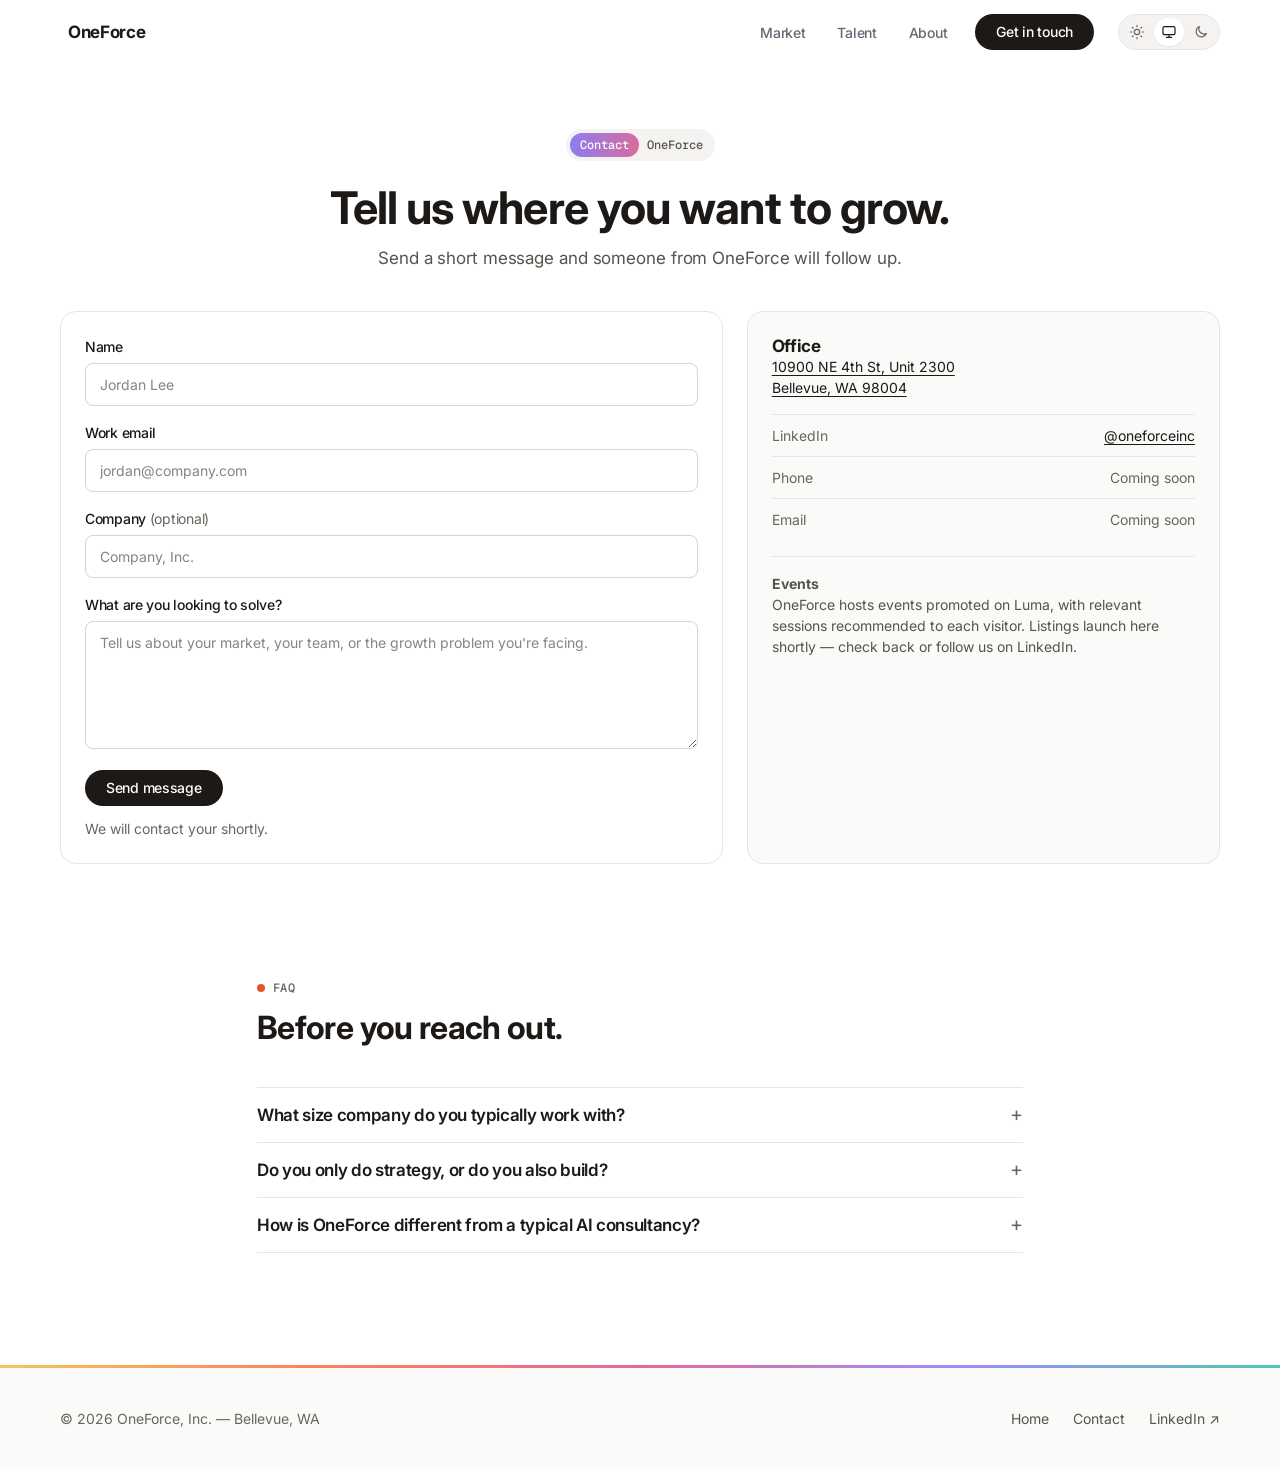
==== contact.html @ eb0e080e "Proof to About, logo option 6, card-weight image borders, mobile image crops Activity: ACT-00794  Co" ====
<!doctype html>
<html lang="en">
<head>
<meta charset="utf-8" />
<meta name="viewport" content="width=device-width, initial-scale=1" />
<title>Contact — OneForce</title>
<link rel="icon" type="image/svg+xml" href="favicon.svg" />
<meta name="description" content="OneForce deploys agentic AI to map your market's hidden opportunity, and the talent to capture it." />
<meta property="og:type" content="website" />
<meta property="og:title" content="Contact — OneForce" />
<meta property="og:description" content="OneForce deploys agentic AI to map your market's hidden opportunity, and the talent to capture it." />
<meta property="og:image" content="og-image.png" />
<meta name="twitter:card" content="summary_large_image" />
<link rel="preconnect" href="https://fonts.googleapis.com" />
<link rel="preconnect" href="https://fonts.gstatic.com" crossorigin />
<link href="https://fonts.googleapis.com/css2?family=Inter:wght@400;500;600;700&family=Geist+Mono:wght@500&display=swap" rel="stylesheet" />
<link rel="stylesheet" href="styles.css" />
<script>(function(){try{var m=localStorage.getItem('of-theme');if(m==='light'||m==='dark')document.documentElement.setAttribute('data-theme',m)}catch(e){}})()</script>
<meta name="color-scheme" content="light dark" />
<meta name="theme-color" content="#FFFFFF" media="(prefers-color-scheme: light)" />
<meta name="theme-color" content="#18324B" media="(prefers-color-scheme: dark)" />
</head>
<body>
<a class="skip" href="#main">Skip to content</a>
<header class="nav"><div class="wrap">
  <a class="brand" href="index.html"><svg class="mark" aria-hidden="true" xmlns="http://www.w3.org/2000/svg" viewBox="0 0 540 540"><defs><linearGradient id="bg" x1="0" y1="0" x2="1" y2="0"><stop offset="0" stop-color="#8E7CF0"/><stop offset="1" stop-color="#D96C9E"/></linearGradient><linearGradient id="bgv" x1="0" y1="1" x2="0" y2="0"><stop offset="0" stop-color="#D96C9E"/><stop offset="1" stop-color="#8E7CF0"/></linearGradient></defs><circle cx="270" cy="270" r="190" fill="none" stroke="url(#bg)" stroke-opacity=".3" stroke-width="34"/><circle cx="270.0" cy="80.0" r="13.5" fill="#F4C45E" fill-opacity="1"/><circle cx="309.5" cy="84.2" r="12.5" fill="#F0805F" fill-opacity="1"/><circle cx="347.3" cy="96.4" r="12.1" fill="#D96C9E" fill-opacity="1"/><circle cx="381.7" cy="116.3" r="12.1" fill="#8E7CF0" fill-opacity="1"/><circle cx="411.2" cy="142.9" r="12.5" fill="#4FC7B0" fill-opacity="1"/><circle cx="434.5" cy="175.0" r="13.5" fill="#F4C45E" fill-opacity="1"/><circle cx="450.7" cy="211.3" r="14.8" fill="#F0805F" fill-opacity="1"/><circle cx="459.0" cy="250.1" r="16.5" fill="#D96C9E" fill-opacity="1"/><circle cx="459.0" cy="289.9" r="18.5" fill="#8E7CF0" fill-opacity="1"/><circle cx="450.7" cy="328.7" r="20.7" fill="#4FC7B0" fill-opacity="1"/><circle cx="434.5" cy="365.0" r="23.0" fill="#F4C45E" fill-opacity="1"/><circle cx="411.2" cy="397.1" r="25.3" fill="#F0805F" fill-opacity="1"/><circle cx="381.7" cy="423.7" r="27.5" fill="#D96C9E" fill-opacity="1"/><circle cx="347.3" cy="443.6" r="29.5" fill="#8E7CF0" fill-opacity="1"/><circle cx="309.5" cy="455.8" r="31.2" fill="#4FC7B0" fill-opacity="1"/><circle cx="270.0" cy="460.0" r="32.5" fill="#F4C45E" fill-opacity="1"/><circle cx="230.5" cy="455.8" r="33.5" fill="#F0805F" fill-opacity="1"/><circle cx="192.7" cy="443.6" r="33.9" fill="#D96C9E" fill-opacity="1"/><circle cx="158.3" cy="423.7" r="33.9" fill="#8E7CF0" fill-opacity="1"/><circle cx="128.8" cy="397.1" r="33.5" fill="#4FC7B0" fill-opacity="1"/><circle cx="105.5" cy="365.0" r="32.5" fill="#F4C45E" fill-opacity="1"/><circle cx="89.3" cy="328.7" r="31.2" fill="#F0805F" fill-opacity="1"/><circle cx="81.0" cy="289.9" r="29.5" fill="#D96C9E" fill-opacity="1"/><circle cx="81.0" cy="250.1" r="27.5" fill="#8E7CF0" fill-opacity="1"/><circle cx="89.3" cy="211.3" r="25.3" fill="#4FC7B0" fill-opacity="1"/><circle cx="105.5" cy="175.0" r="23.0" fill="#F4C45E" fill-opacity="1"/><circle cx="128.8" cy="142.9" r="20.7" fill="#F0805F" fill-opacity="1"/><circle cx="158.3" cy="116.3" r="18.5" fill="#D96C9E" fill-opacity="1"/><circle cx="192.7" cy="96.4" r="16.5" fill="#8E7CF0" fill-opacity="1"/><circle cx="230.5" cy="84.2" r="14.8" fill="#4FC7B0" fill-opacity="1"/><circle cx="425.6" cy="161.0" r="46.0" fill="#F4C45E" fill-opacity="1"/></svg>OneForce</a>
  <a href="index.html#intelligence" class="l">Market</a>
  <a href="index.html#talent" class="l">Talent</a>
  <a href="index.html#about" class="l">About</a>
  <a href="contact.html" class="btn btn-dark" aria-current="page">Get in touch</a>
<div class="theme" role="group" aria-label="Colour theme">
    <button type="button" data-mode="light" aria-pressed="false" aria-label="Light theme" title="Light"><svg viewBox="0 0 24 24" aria-hidden="true"><circle cx="12" cy="12" r="4"/><path d="M12 2v2M12 20v2M4.9 4.9l1.4 1.4M17.7 17.7l1.4 1.4M2 12h2M20 12h2M4.9 19.1l1.4-1.4M17.7 6.3l1.4-1.4"/></svg></button>
    <button type="button" data-mode="system" aria-pressed="false" aria-label="System theme" title="System"><svg viewBox="0 0 24 24" aria-hidden="true"><rect x="3" y="4" width="18" height="12" rx="2"/><path d="M8 20h8M12 16v4"/></svg></button>
    <button type="button" data-mode="dark" aria-pressed="false" aria-label="Dark theme" title="Dark"><svg viewBox="0 0 24 24" aria-hidden="true"><path d="M20 14.5A8 8 0 0 1 9.5 4a8 8 0 1 0 10.5 10.5z"/></svg></button>
  </div>
<button type="button" class="menu-btn" id="menu-btn" aria-expanded="false" aria-controls="mnav" aria-label="Menu"><svg viewBox="0 0 24 24" aria-hidden="true"><path d="M4 7h16M4 12h16M4 17h16"/></svg></button>
</div>
<nav class="mnav" id="mnav" aria-label="Sections">
  <a href="index.html#intelligence" class="l">Market</a>
  <a href="index.html#talent" class="l">Talent</a>
  <a href="index.html#about" class="l">About</a>
  <a href="contact.html" class="l">Contact</a>
  <div class="theme" role="group" aria-label="Colour theme">
    <button type="button" data-mode="light" aria-pressed="false" aria-label="Light theme" title="Light"><svg viewBox="0 0 24 24" aria-hidden="true"><circle cx="12" cy="12" r="4"/><path d="M12 2v2M12 20v2M4.9 4.9l1.4 1.4M17.7 17.7l1.4 1.4M2 12h2M20 12h2M4.9 19.1l1.4-1.4M17.7 6.3l1.4-1.4"/></svg></button>
    <button type="button" data-mode="system" aria-pressed="false" aria-label="System theme" title="System"><svg viewBox="0 0 24 24" aria-hidden="true"><rect x="3" y="4" width="18" height="12" rx="2"/><path d="M8 20h8M12 16v4"/></svg></button>
    <button type="button" data-mode="dark" aria-pressed="false" aria-label="Dark theme" title="Dark"><svg viewBox="0 0 24 24" aria-hidden="true"><path d="M20 14.5A8 8 0 0 1 9.5 4a8 8 0 1 0 10.5 10.5z"/></svg></button>
  </div>
</nav></header>
<main id="main">
<section class="page-hero wrap" data-od-id="hero">
  <span class="eyebrow"><b>Contact</b>OneForce</span>
  <h1>Tell us where you want to grow.</h1>
  <p class="lede">Send a short message and someone from OneForce will follow up.</p>
</section>

<section class="wrap" data-od-id="contact-main">
  <div class="contact-grid">
    <div class="panel">
      <form id="contact-form" novalidate>
        <div class="form-field">
          <label for="f-name">Name</label>
          <input type="text" id="f-name" name="name" enterkeyhint="next" placeholder="Jordan Lee" autocomplete="name" />
          <p class="form-error">Please enter your name.</p>
        </div>
        <div class="form-field">
          <label for="f-email">Work email</label>
          <input type="email" id="f-email" name="email" inputmode="email" autocapitalize="off" spellcheck="false" enterkeyhint="next" placeholder="jordan@company.com" autocomplete="email" />
          <p class="form-error">Please enter a valid email address.</p>
        </div>
        <div class="form-field">
          <label for="f-company">Company <span>(optional)</span></label>
          <input type="text" id="f-company" name="company" placeholder="Company, Inc." autocomplete="organization" />
        </div>
        <div class="form-field">
          <label for="f-message">What are you looking to solve?</label>
          <textarea id="f-message" name="message" placeholder="Tell us about your market, your team, or the growth problem you're facing."></textarea>
          <p class="form-error">Tell us a little more — a sentence or two is enough.</p>
        </div>
        <button type="submit" class="btn btn-dark">Send message</button>
        <p class="form-note">We will contact your shortly.</p>
        <div class="form-status" id="form-status" role="status"></div>
      </form>
    </div>

    <aside class="panel soft info">
      <h2 style="font-size:17px;line-height:20px;letter-spacing:-.34px">Office</h2>
      <p style="margin-bottom:16px"><a href="https://www.google.com/maps/search/?api=1&amp;query=10900+NE+4th+St+Bellevue+WA+98004" target="_blank" rel="noopener">10900 NE 4th St, Unit 2300<br />Bellevue, WA 98004</a></p>
      <div class="row"><span class="k">LinkedIn</span><a href="https://www.linkedin.com/company/oneforceinc/" target="_blank" rel="noopener">@oneforceinc</a></div>
      <div class="row"><span class="k">Phone</span><span class="k">Coming soon</span></div>
      <div class="row"><span class="k">Email</span><span class="k">Coming soon</span></div>
      <div class="note"><strong>Events</strong><br />OneForce hosts events promoted on Luma, with relevant sessions recommended to each visitor. Listings launch here shortly — check back or follow us on LinkedIn.</div>
    </aside>
  </div>
</section>

<section class="band wrap narrow" data-od-id="faq">
  <span class="tag">FAQ</span>
  <h2 style="margin-top:12px">Before you reach out.</h2>
  <div class="faq">
    <details><summary>What size company do you typically work with?</summary>
      <p>Most engagements are with mid-market and enterprise companies in roughly the $100M–$1B revenue range — often technology services businesses, though we work across industries with companies that are technology-literate and ready to adopt agentic AI.</p></details>
    <details><summary>Do you only do strategy, or do you also build?</summary>
      <p>Both. We prioritize an AI-adoption roadmap by impact and ROI, then can drive the transformation ourselves and build custom solutions where warranted.</p></details>
    <details><summary>How is OneForce different from a typical AI consultancy?</summary>
      <p>We combine transformation-level business dialogue with deep technical roots — the team has enterprise IT-deployment and product-engineering backgrounds from companies like Apple, Microsoft, HP, Intel, and Amazon, plus serial-entrepreneurship experience scaling startups past $100M in revenue.</p></details>
  </div>
</section>
<div style="height:112px"></div>
</main>
<footer class="foot"><div class="wrap">
  <span>© 2026 OneForce, Inc. — Bellevue, WA</span>
  <nav aria-label="Footer"><a href="index.html">Home</a><a href="contact.html">Contact</a><a href="https://www.linkedin.com/company/oneforceinc/" target="_blank" rel="noopener">LinkedIn ↗</a></nav>
</div></footer>
<script>
(function(){
  var root=document.documentElement,btns=document.querySelectorAll('.theme button');
  function cur(){try{var m=localStorage.getItem('of-theme');return m==='light'||m==='dark'?m:'system'}catch(e){return 'system'}}
  function paint(m){btns.forEach(function(b){b.setAttribute('aria-pressed',String(b.dataset.mode===m))})}
  function set(m){
    if(m==='system')root.removeAttribute('data-theme');else root.setAttribute('data-theme',m);
    try{if(m==='system')localStorage.removeItem('of-theme');else localStorage.setItem('of-theme',m)}catch(e){}
    paint(m);
  }
  btns.forEach(function(b){b.addEventListener('click',function(){set(b.dataset.mode)})});
  paint(cur());
})();
</script>
<script>
(function () {
  // ---------- contact form ----------
  // Deployed as a Google Apps Script Web App bound to the intake Sheet —
  // it appends a row and emails the notify address in one doPost(). See
  // the Code.gs shared alongside this file for the exact script.
  var SHEET_ENDPOINT = 'https://script.google.com/macros/s/AKfycbzWoucciRr1GAkGWt4qey-22a7hxx4Ns76UbYdkIoBStPXYkrtLNIcgG5QmvM5SS-G2/exec';

  var form = document.getElementById('contact-form');
  if (!form) return;
  var status = document.getElementById('form-status');
  var submitBtn = form.querySelector('button[type="submit"]');
  var submitLabel = submitBtn ? submitBtn.textContent : 'Send message';

  function setInvalid(field, invalid) {
    field.closest('.form-field').classList.toggle('invalid', invalid);
  }

  form.addEventListener('submit', function (e) {
    e.preventDefault();
    var name = form.querySelector('#f-name');
    var email = form.querySelector('#f-email');
    var company = form.querySelector('#f-company');
    var message = form.querySelector('#f-message');
    var emailOk = /^[^\s@]+@[^\s@]+\.[^\s@]+$/.test(email.value.trim());
    var nameOk = name.value.trim().length > 1;
    var messageOk = message.value.trim().length > 8;

    setInvalid(name, !nameOk);
    setInvalid(email, !emailOk);
    setInvalid(message, !messageOk);

    if (!nameOk || !emailOk || !messageOk) {
      status.textContent = 'Please fill in your name, a valid email, and a short message.';
      status.className = 'form-status show';
      return;
    }

    var payload = new FormData();
    payload.append('name', name.value.trim());
    payload.append('email', email.value.trim());
    payload.append('company', company.value.trim());
    payload.append('message', message.value.trim());
    payload.append('page', location.href);
    payload.append('submittedAt', new Date().toISOString());

    if (submitBtn) { submitBtn.disabled = true; submitBtn.textContent = 'Sending…'; }

    // mode: 'no-cors' — Apps Script Web Apps don't return CORS headers, so
    // the response is opaque. That's fine: the script has already appended
    // the row and sent the email server-side by the time fetch resolves.
    // A network-level failure (offline, wrong URL, script not deployed)
    // still rejects the promise and falls into .catch below.
    fetch(SHEET_ENDPOINT, { method: 'POST', mode: 'no-cors', body: payload })
      .then(function () {
        form.reset();
        status.textContent = 'Thanks — your message is on its way. We typically reply within one business day.';
        status.className = 'form-status show ok';
      })
      .catch(function () {
        status.textContent = 'Something went wrong sending your message — please email us directly or reach out via LinkedIn.';
        status.className = 'form-status show';
      })
      .then(function () {
        if (submitBtn) { submitBtn.disabled = false; submitBtn.textContent = submitLabel; }
      });
  });
})();
</script>
<script>
(function(){var b=document.getElementById('menu-btn'),n=document.getElementById('mnav');if(!b||!n)return;
  function t(o){n.classList.toggle('open',o);b.setAttribute('aria-expanded',String(o))}
  b.addEventListener('click',function(){t(!n.classList.contains('open'))});
  n.addEventListener('click',function(e){if(e.target.closest('a'))t(false)});
  document.addEventListener('keydown',function(e){if(e.key==='Escape')t(false)});
})();
</script>
</body>
</html>
---- styles.css ----
/* OneForce website design 2 - the GitBook look end to end (DSG-00009 v2 measurements + v1 palette),
   carrying the current OneForce copy. Light, dark and system themes (the reference has no dark theme; the dark palette is ours).
   States and motion are additions, not measurements. */
:root{
  color-scheme:light;
  --ink:#1C1917; --ink-2:#57534D; --muted:#6B645E; --page:#FFFFFF; --soft:#FAFAF9; --soft-2:#F4F3F2; --pill:#EFEEED;
  --line:#E7E5E4; --accent:#001FEA; --accent-ink:#0018B8;
  --f-sans:'Inter',-apple-system,BlinkMacSystemFont,'Segoe UI',system-ui,sans-serif;
  --f-mono:'Geist Mono',ui-monospace,'SF Mono',Menlo,monospace;
  --s4:4px;--s6:6px;--s8:8px;--s10:10px;--s12:12px;--s14:14px;--s16:16px;--s20:20px;--s24:24px;--s40:40px;--s64:64px;--s112:112px;
  --r-tiny:4px;--r-small:8px;--r-card:16px;--r-input:99px;--r-pill:999px;
  --container:1160px;--narrow:766px;--wide:1345px;--gutter:20px;--gap:112px;
  --nav-bg:rgba(255,255,255,.88);--chip:#fff;--btn-dark-hover:#3b3532;--btn-light-hover:#E4E2E0;--card-hover:#D6D3D1;--input-line:#D6D3D1;--input-line-hover:#A8A29E;--placeholder:#8A837D;--on-ink:#fff;--shadow:rgba(28,25,23,.06);--focus-ring:rgba(28,25,23,.14);--glow-a:rgba(0,31,234,.16);--glow-b:rgba(0,31,234,.09);--glow-c:rgba(28,25,23,.05);--glow-d:rgba(0,31,234,.12);--err:#C9403B;--err-bg:#FEF3F2;--ok:#05603A;--ok-bg:#ECFDF3;--logo-filter:none;--nav-link:#656973;
  --t:200ms;--ease:cubic-bezier(.2,0,0,1);
}
@media (prefers-color-scheme:dark){:root:not([data-theme=light]){
  color-scheme:dark;
  --ink:#F5F4F2; --ink-2:#B8C7D6; --muted:#8FA3B7; --page:#18324B; --soft:#21425F; --soft-2:#2A4E6E; --pill:#2F5578;
  --line:#2C4A68; --accent:#001FEA; --accent-ink:#8FA2FF;
  --nav-bg:rgba(24,50,75,.88);--chip:#21425F;--btn-dark-hover:#FFFFFF;--btn-light-hover:#35312E;--card-hover:#4A4541;--input-line:#4A4541;--input-line-hover:#6B645E;--placeholder:#8A837D;--on-ink:#18324B;--shadow:rgba(0,0,0,.45);--focus-ring:rgba(245,244,242,.25);--glow-a:rgba(0,31,234,.22);--glow-b:rgba(0,31,234,.12);--glow-c:rgba(245,244,242,.05);--glow-d:rgba(0,31,234,.16);--err:#F97066;--err-bg:#3A1B18;--ok:#47CD89;--ok-bg:#12261C;--logo-filter:invert(1) brightness(.92);--nav-link:#A8A29E;
}}
:root[data-theme=dark]{
  color-scheme:dark;
  --ink:#F5F4F2; --ink-2:#B8C7D6; --muted:#8FA3B7; --page:#18324B; --soft:#21425F; --soft-2:#2A4E6E; --pill:#2F5578;
  --line:#2C4A68; --accent:#001FEA; --accent-ink:#8FA2FF;
  --nav-bg:rgba(24,50,75,.88);--chip:#21425F;--btn-dark-hover:#FFFFFF;--btn-light-hover:#35312E;--card-hover:#4A4541;--input-line:#4A4541;--input-line-hover:#6B645E;--placeholder:#8A837D;--on-ink:#18324B;--shadow:rgba(0,0,0,.45);--focus-ring:rgba(245,244,242,.25);--glow-a:rgba(0,31,234,.22);--glow-b:rgba(0,31,234,.12);--glow-c:rgba(245,244,242,.05);--glow-d:rgba(0,31,234,.16);--err:#F97066;--err-bg:#3A1B18;--ok:#47CD89;--ok-bg:#12261C;--logo-filter:invert(1) brightness(.92);--nav-link:#A8A29E;
}
*{box-sizing:border-box}
html{scroll-behavior:smooth}
body{margin:0;background:var(--page);color:var(--ink);font-family:var(--f-sans);font-size:14px;line-height:21px;-webkit-font-smoothing:antialiased;overflow-x:hidden}
img{max-width:100%;display:block}
a{color:inherit}
h1,h2,h3,h4,h5{margin:0;font-weight:700;color:var(--ink)}
h1{font-size:29px;line-height:1;letter-spacing:-.58px}
h2{font-size:26px;line-height:1.2;letter-spacing:-.52px}
h3{font-size:17px;line-height:20.4px;letter-spacing:-.34px}
p{margin:0}
.lede{font-size:17px;line-height:25px;color:var(--ink-2);letter-spacing:-.1px}
.skip{position:fixed;left:16px;top:-80px;z-index:400;padding:12px 20px;border-radius:var(--r-pill);background:var(--ink);color:var(--on-ink);font-weight:500;text-decoration:none;transition:top 120ms var(--ease)}
.skip:focus{top:16px}
:focus-visible{outline:2px solid var(--ink);outline-offset:3px;border-radius:var(--r-small)}
.wrap{width:100%;max-width:calc(var(--container) + 2*var(--gutter));margin:0 auto;padding:0 var(--gutter)}
.narrow{max-width:calc(var(--narrow) + 2*var(--gutter))}
.band{padding-top:var(--gap)}
.center{text-align:center}

/* theme switch: light / dark / system */
.theme{flex:none;display:inline-flex;gap:2px;padding:3px;border-radius:var(--r-pill);background:var(--soft-2);border:1px solid var(--line)}
.theme button{all:unset;box-sizing:border-box;width:30px;height:28px;border-radius:var(--r-pill);display:grid;place-items:center;cursor:pointer;color:var(--muted);transition:background var(--t) var(--ease),color var(--t) var(--ease)}
.theme button:hover{color:var(--ink)}
.theme button[aria-pressed=true]{background:var(--page);color:var(--ink);box-shadow:0 1px 2px var(--shadow)}
.theme button:focus-visible{outline:2px solid var(--ink);outline-offset:2px}
.theme svg{width:16px;height:16px;fill:none;stroke:currentColor;stroke-width:1.8;stroke-linecap:round;stroke-linejoin:round}

/* top nav */
.nav{position:sticky;top:0;z-index:100;background:var(--nav-bg);backdrop-filter:saturate(1.4) blur(12px);border-bottom:1px solid transparent}
.nav .wrap{display:flex;align-items:center;gap:var(--s24);height:64px}
.brand{font-weight:700;font-size:17px;letter-spacing:-.34px;text-decoration:none;margin-right:auto;display:flex;align-items:center;gap:var(--s8)}
.brand i{width:20px;height:20px;background:url("data:image/svg+xml,%3Csvg xmlns='http://www.w3.org/2000/svg' viewBox='30 35 475 475'%3E%3ClinearGradient id='g' x1='0' y1='0' x2='1' y2='0'%3E%3Cstop offset='0' stop-color='%238E7CF0'/%3E%3Cstop offset='1' stop-color='%23D96C9E'/%3E%3C/linearGradient%3E%3Cpath fill='url(%23g)' d='M35 235 L486 44 Q502 38 502 56 L502 458 L35 503 Z'/%3E%3C/svg%3E") center/contain no-repeat;display:inline-block}
.nav a.l{color:var(--nav-link);font-weight:500;letter-spacing:-.28px;text-decoration:none;padding:8px 4px;display:none;transition:color var(--t) var(--ease)}
.nav a.l:hover{color:var(--ink)}
.nav a.l[aria-current=page]{color:var(--ink)}

/* buttons: pill, 14/500 */
.btn{display:inline-flex;align-items:center;justify-content:center;gap:var(--s8);padding:var(--s10) var(--s20);border-radius:var(--r-pill);font:500 14px/14px var(--f-sans);letter-spacing:-.28px;text-decoration:none;border:1px solid transparent;cursor:pointer;transition:background var(--t) var(--ease),transform 120ms var(--ease)}
.btn:active{transform:translateY(1px)}
.btn-dark{background:var(--ink);color:var(--on-ink)}
.btn-dark:hover{background:var(--btn-dark-hover)}
.btn-light{background:var(--pill);color:var(--ink)}
.btn-light:hover{background:var(--btn-light-hover)}
.btn[disabled]{opacity:.6;cursor:default}

/* eyebrow badge */
.eyebrow{display:inline-flex;align-items:center;gap:var(--s8);padding:var(--s4) var(--s12) var(--s4) var(--s4);border-radius:var(--r-pill);background:var(--soft-2);font:500 12px/16px var(--f-mono);color:var(--ink-2);letter-spacing:0}
.eyebrow b{background:var(--accent);color:#fff;border-radius:var(--r-pill);padding:var(--s4) var(--s10);font-weight:500}
.tag{font:500 12px/16px var(--f-mono);color:var(--muted);text-transform:uppercase;letter-spacing:.04em}

/* hero */
.hero{position:relative;padding-top:var(--s64);text-align:center;isolation:isolate}
.hero::before{content:"";position:absolute;top:0;left:50%;width:100vw;transform:translateX(-50%);height:640px;z-index:-1;background:
 radial-gradient(520px 320px at 18% 20%,var(--glow-a),transparent 70%),
 radial-gradient(520px 340px at 84% 10%,var(--glow-b),transparent 70%),
 radial-gradient(700px 300px at 50% 0,var(--glow-c),transparent 70%)}
.hero h1{margin:var(--s24) auto var(--s20);max-width:700px}
.hero .lede{max-width:560px;margin:0 auto}
.actions{display:flex;gap:var(--s12);justify-content:center;flex-wrap:wrap;margin-top:var(--s24)}

/* logo strip (integration strip) */
.strip{border:1px solid var(--line);border-radius:var(--r-card);background:var(--soft);padding:var(--s24) var(--s24) var(--s40);text-align:center}
.strip p.tag{margin-bottom:var(--s24)}
.logos{display:flex;flex-wrap:wrap;justify-content:center;gap:var(--s12)}
.logo-chip{background:var(--chip);border:1px solid var(--line);border-radius:var(--r-small);height:64px;width:calc(50% - 6px);display:flex;align-items:center;justify-content:center}
.logo-item{display:flex;align-items:center;justify-content:center;gap:10px;height:64px;width:calc(50% - 6px);font-weight:600;font-size:19px;color:var(--ink,inherit)}
.band .strip:has(.logo-item){border:0;background:transparent;padding-top:var(--s16);padding-bottom:var(--s16)}
.logo-item svg{height:28px;width:28px;flex:none}
.logo-chip img{height:26px;width:auto;max-width:96px;opacity:.9;filter:var(--logo-filter)}

/* quote */
.quote h2{font-size:26px;line-height:1.2}
.quote h2 em{font-style:normal;color:var(--ink-2)}
.quote .tag{display:block;margin-bottom:var(--s20)}

/* feature split */
.split{display:grid;gap:var(--s40);align-items:center}
.split h2{margin:var(--s12) 0 var(--s16)}
.split ul{list-style:none;margin:var(--s20) 0 0;padding:0;display:grid;gap:var(--s10)}
.split li{display:flex;gap:var(--s10);color:var(--ink)}
.split li::before{content:"";flex:none;width:6px;height:6px;margin-top:8px;border-radius:99px;background:var(--accent)}
.frame{border-radius:var(--r-card);overflow:hidden;background:#0b0d12;border:1px solid var(--line)}
.frame img{width:100%;height:auto}

/* cards */
.cards{display:grid;gap:var(--s16);margin-top:var(--s40)}
.card{border:1px solid var(--line);border-radius:var(--r-card);background:var(--page);padding:var(--s24);display:flex;flex-direction:column;gap:var(--s12);transition:border-color var(--t) var(--ease),box-shadow var(--t) var(--ease),transform var(--t) var(--ease)}
.card:hover{border-color:var(--card-hover);box-shadow:0 8px 24px var(--shadow);transform:translateY(-2px)}
.card .ico{width:36px;height:36px;border-radius:var(--r-small);background:var(--soft-2);display:grid;place-items:center;font:500 13px/1 var(--f-mono);color:var(--ink)}
.card p{color:var(--ink-2)}
.card .tag{margin-top:auto;padding-top:var(--s12)}

/* stats */
.stats{display:grid;gap:var(--s24);margin-top:var(--s40)}
.stat{border-top:1px solid var(--ink);padding-top:var(--s16)}
.stat .n{font-size:45px;line-height:45px;letter-spacing:-.9px;font-weight:700}
.stat p{margin-top:var(--s10);color:var(--ink-2)}

/* wide quote band (leadership) */
.wideband{max-width:calc(var(--wide) + 2*var(--gutter));margin:var(--gap) auto 0;padding:0 var(--gutter)}
.leader{background:var(--soft);border:1px solid var(--line);border-radius:var(--r-card);padding:var(--s40) var(--s24);display:grid;gap:var(--s24)}
.leader p.big{font-size:20px;line-height:26px;letter-spacing:-.4px;font-weight:600;color:var(--ink)}
.leader .logos{justify-content:flex-start;margin-top:var(--s8)}

/* closing */
.closing{position:relative;text-align:center;isolation:isolate;padding:var(--s112) 0 var(--s64);margin-top:var(--gap);background:var(--soft)}
.closing::before{content:"";position:absolute;inset:0;z-index:-1;background:radial-gradient(600px 260px at 50% 0,var(--glow-d),transparent 70%)}
.closing h2{max-width:560px;margin:var(--s20) auto var(--s12)}
.contact-row{display:flex;gap:var(--s24);justify-content:center;flex-wrap:wrap;margin-top:var(--s40);color:var(--ink-2)}
.contact-row a{font-weight:500;text-decoration:underline;text-underline-offset:3px}

/* footer */
.foot{background:var(--soft);border-top:1px solid var(--line);padding:var(--s40) 0;color:var(--muted)}
.foot .wrap{display:flex;flex-wrap:wrap;gap:var(--s16) var(--s40);justify-content:space-between}
.foot a{text-decoration:none;color:var(--ink-2)}
.foot a:hover{color:var(--ink)}
.foot nav{display:flex;gap:var(--s24)}

/* reveal (addition) */
.rv{opacity:0;transform:translateY(12px);transition:opacity 400ms var(--ease),transform 400ms var(--ease)}
.rv.in{opacity:1;transform:none}

/* contact page */
.page-hero{padding-top:var(--s64);text-align:center}
.page-hero h1{margin:var(--s24) auto var(--s16);max-width:640px}
.contact-grid{display:grid;gap:var(--s24);margin-top:var(--s40)}
.panel{border:1px solid var(--line);border-radius:var(--r-card);background:var(--page);padding:var(--s24)}
.panel.soft{background:var(--soft)}
.form-field{margin-bottom:var(--s16)}
.form-field label{display:block;font-weight:500;letter-spacing:-.28px;margin-bottom:var(--s6)}
.form-field label span{color:var(--muted);font-weight:400}
input,textarea{width:100%;font:400 14px/21px var(--f-sans);color:var(--ink);background:var(--page);border:1px solid var(--input-line);border-radius:var(--r-small);padding:var(--s10) var(--s14);transition:border-color var(--t) var(--ease),box-shadow var(--t) var(--ease)}
textarea{min-height:128px;resize:vertical}
input::placeholder,textarea::placeholder{color:var(--placeholder)}
input:hover,textarea:hover{border-color:var(--input-line-hover)}
input:focus-visible,textarea:focus-visible{outline:none;border-color:var(--ink);box-shadow:0 0 0 3px var(--focus-ring)}
.form-error{display:none;color:var(--err);font-size:13px;margin-top:var(--s6)}
.form-field.invalid input,.form-field.invalid textarea{border-color:var(--err)}
.form-field.invalid .form-error{display:block}
.form-note{margin-top:var(--s12);color:var(--muted)}
.form-status{display:none;margin-top:var(--s12);padding:var(--s12) var(--s14);border-radius:var(--r-small);background:var(--err-bg);color:var(--err)}
.form-status.show{display:block}
.form-status.ok{background:var(--ok-bg);color:var(--ok)}
.info h3{margin-bottom:var(--s10)}
.info .row{display:flex;justify-content:space-between;gap:var(--s16);padding:var(--s10) 0;border-top:1px solid var(--line)}
.info .k{color:var(--muted)}
.info .note{margin-top:var(--s16);padding-top:var(--s16);border-top:1px solid var(--line);color:var(--ink-2)}
.info a{text-decoration:underline;text-underline-offset:3px}
.faq{margin-top:var(--s40);border-top:1px solid var(--line)}
details{border-bottom:1px solid var(--line);padding:var(--s16) 0}
summary{cursor:pointer;font-weight:600;font-size:17px;line-height:22px;letter-spacing:-.34px;list-style:none;display:flex;justify-content:space-between;gap:var(--s16)}
summary::-webkit-details-marker{display:none}
summary::after{content:"+";font-weight:400;font-size:20px;line-height:20px;color:var(--muted)}
details[open] summary::after{content:"–"}
details p{margin-top:var(--s10);color:var(--ink-2)}

/* >= 810 tablet */
@media (min-width:810px){
  :root{--gutter:40px}
  h1{font-size:45px;letter-spacing:-.9px}
  h2{font-size:32px;line-height:38.4px;letter-spacing:-.64px}
  .quote h2{font-size:32px}
  .nav a.l{display:inline-block}
  .hero{padding-top:112px}
  .logo-chip,.logo-item{width:calc(33.333% - 8px)}
  .split{grid-template-columns:1fr 1fr;gap:64px}
  .split.rev .copy{order:2}
  .cards{grid-template-columns:repeat(3,1fr)}
  .stats{grid-template-columns:repeat(3,1fr)}
  .leader{padding:var(--s64) var(--s64)}
  .contact-grid{grid-template-columns:1.4fr 1fr}
}
@media (min-width:1200px){ .logo-chip,.logo-item{width:calc(16.666% - 10px)} .leader .logos{gap:var(--s12)} }
@media (min-width:1600px){ :root{--container:1240px} }
@media (prefers-reduced-motion:reduce){ html{scroll-behavior:auto} .rv{opacity:1;transform:none;transition:none} .card,.btn{transition:none} .card:hover{transform:none} }

/* hero background: drawn dot field carried over from design-4 (animation only) */
#field{position:absolute;top:0;left:50%;transform:translateX(-50%);width:100vw;height:100%;z-index:-1;pointer-events:none}
.hero{overflow:visible}
.hero>*:not(#field){position:relative}

/* hero tall enough for the whole ring, centred around the text */
.hero{min-height:600px;display:flex;flex-direction:column;align-items:center;justify-content:center;padding-top:var(--s64);padding-bottom:var(--s64)}
.hero .actions{justify-content:center}
@media (max-width:700px){.hero{min-height:620px}}
.leader .strip{margin-top:var(--s24);padding-left:0;padding-right:0}

/* design-7: the colours of the hero ring carried through the page.
   gold, coral, violet, pink, teal = the five bands of the ring. Light and dark each get a tuned set (text-safe on white, bright on navy). */
:root{--c1:#B7791F;--c2:#E2552F;--c3:#6B4FE0;--c4:#C93E7C;--c5:#0E8F78;
  --c1-bg:rgba(244,196,94,.28);--c2-bg:rgba(255,127,92,.20);--c3-bg:rgba(157,140,255,.22);--c4-bg:rgba(232,104,154,.18);--c5-bg:rgba(79,199,176,.22);
  --c1-f:#F4C45E;--c2-f:#FF7F5C;--c3-f:#9D8CFF;--c4-f:#E8689A;--c5-f:#4FC7B0}
@media (prefers-color-scheme:dark){:root:not([data-theme=light]){--c1:#F4C45E;--c2:#FF7F5C;--c3:#B3A6FF;--c4:#F08AB3;--c5:#4FC7B0;
  --c1-bg:rgba(244,196,94,.18);--c2-bg:rgba(255,127,92,.18);--c3-bg:rgba(157,140,255,.22);--c4-bg:rgba(232,104,154,.18);--c5-bg:rgba(79,199,176,.18)}}
:root[data-theme=dark]{--c1:#F4C45E;--c2:#FF7F5C;--c3:#B3A6FF;--c4:#F08AB3;--c5:#4FC7B0;
  --c1-bg:rgba(244,196,94,.18);--c2-bg:rgba(255,127,92,.18);--c3-bg:rgba(157,140,255,.22);--c4-bg:rgba(232,104,154,.18);--c5-bg:rgba(79,199,176,.18)}

/* hero: glows in ring colours, a ring-colour rule under the headline word block */
.hero::before{background:
 radial-gradient(520px 320px at 16% 22%,var(--c3-bg),transparent 70%),
 radial-gradient(480px 320px at 86% 14%,var(--c2-bg),transparent 70%),
 radial-gradient(520px 300px at 70% 90%,var(--c5-bg),transparent 70%),
 radial-gradient(420px 260px at 30% 95%,var(--c1-bg),transparent 70%)}
.eyebrow b{background:linear-gradient(90deg,#8E7CF0,#D96C9E)}
.btn-dark{background:var(--ink)}
.hero .btn-light{box-shadow:inset 0 0 0 1.5px var(--c3)}

/* section tags: one ring colour each, with a small dot */
.tag{display:inline-flex;align-items:center;gap:8px}
.tag::before{content:"";width:8px;height:8px;border-radius:99px;background:var(--tc,var(--c3))}
main>section:nth-of-type(2) .tag{--tc:var(--c1)}
main>section:nth-of-type(3) .tag{--tc:var(--c2)}
main>section:nth-of-type(4) .tag{--tc:var(--c3)}
main>section:nth-of-type(5) .tag{--tc:var(--c4)}
main>section:nth-of-type(6) .tag{--tc:var(--c5)}
.card .tag,.leader .tag#lead-h{--tc:inherit}
.card .tag::before{display:none}
.quote h2 em{background:linear-gradient(90deg,var(--c2),var(--c4),var(--c3));-webkit-background-clip:text;background-clip:text;color:transparent}

/* cards: icon chip + top edge + tag in each colour */
.cards .card{border-top:3px solid var(--cc)}
.cards .card:nth-child(1){--cc:var(--c1)}.cards .card:nth-child(2){--cc:var(--c2)}.cards .card:nth-child(3){--cc:var(--c5)}
.cards .card:nth-child(1) .ico{background:var(--c1-bg)}.cards .card:nth-child(2) .ico{background:var(--c2-bg)}.cards .card:nth-child(3) .ico{background:var(--c5-bg)}
.cards .card .ico{color:var(--cc)}
.cards .card .tag{color:var(--cc)}

/* feature lists and frames */
.split.rev li::before{background:var(--c4)}
.split:not(.rev) li::before{background:var(--c5)}

/* stats: each figure in a ring colour */
.stat:nth-child(1){--sc:var(--c1)}.stat:nth-child(2){--sc:var(--c2)}.stat:nth-child(3){--sc:var(--c5)}
.stat{border-top:3px solid var(--sc)}
.stat .n{color:var(--sc)}

/* leadership and closing */
.leader{border-top:3px solid var(--c3);background:linear-gradient(180deg,var(--c3-bg),transparent 55%),var(--soft)}
.closing::before{background:
 radial-gradient(520px 240px at 25% 0,var(--c1-bg),transparent 70%),
 radial-gradient(520px 240px at 50% 0,var(--c4-bg),transparent 70%),
 radial-gradient(520px 240px at 75% 0,var(--c5-bg),transparent 70%)}
.foot{border-top:3px solid transparent;border-image:linear-gradient(90deg,var(--c1-f),var(--c2-f),var(--c4-f),var(--c3-f),var(--c5-f)) 1}
.brand i{filter:none}
.quote .tag{display:inline-flex;margin-bottom:var(--s20)}

/* design-7: red C9403B (UT02) as the error/alert red; logo mark carries the ring colours */

/* design-7 mobile: items 1-5 and 7 of the mobile recommendation */
.menu-btn,.mnav{display:none}
.menu-btn{all:unset;box-sizing:border-box;width:44px;height:44px;border-radius:var(--r-pill);place-items:center;cursor:pointer;color:var(--ink);background:var(--soft-2);border:1px solid var(--line)}
@media (min-width:810px){.menu-btn,.mnav{display:none}}
.menu-btn svg{width:20px;height:20px;fill:none;stroke:currentColor;stroke-width:1.8;stroke-linecap:round}
.menu-btn:focus-visible{outline:2px solid var(--ink);outline-offset:2px}
.hero .eyebrow{flex-wrap:wrap;max-width:100%;justify-content:center}
.hero{max-width:100%}
.foot{padding-bottom:calc(var(--s40) + env(safe-area-inset-bottom))}
@media (max-width:809px){
  body{font-size:16px;line-height:24px}
  input,textarea{font-size:16px}
  .nav .wrap{gap:var(--s12)}
  .nav .wrap>.theme{display:none}
  .menu-btn{display:grid}
  .mnav{display:none;border-top:1px solid var(--line);background:var(--page);padding:var(--s8) var(--gutter) var(--s16)}
  .mnav.open{display:block}
  .mnav a.l{display:flex;align-items:center;min-height:48px;padding:0 4px;border-bottom:1px solid var(--line);font-weight:500;text-decoration:none;color:var(--ink)}
  .mnav .theme{margin-top:var(--s16)}
  .mnav .theme button{width:44px;height:44px}
  .btn{min-height:44px;padding:var(--s14) var(--s20)}
  .hero .actions{flex-direction:column;align-items:stretch;width:100%}
  .foot a{display:inline-flex;align-items:center;min-height:44px}
  .foot nav{flex-wrap:wrap;gap:var(--s4) var(--s24)}
  summary{min-height:44px;align-items:center}
  .contact-row a{display:inline-flex;align-items:center;min-height:44px}
}
@media (hover:none){.card:hover{transform:none;box-shadow:none;border-color:var(--line)}}
form .btn[type=submit]{scroll-margin-bottom:120px}

/* hero glow: from under the nav band, full width, at least the viewport height below the nav, fading into the next section */
.hero::before{height:calc(100vh - 64px + 200px);height:calc(100svh - 64px + 200px);min-height:640px;
 -webkit-mask-image:linear-gradient(#000 0,#000 calc(100% - 260px),transparent 100%);mask-image:linear-gradient(#000 0,#000 calc(100% - 260px),transparent 100%);
 background:
 radial-gradient(60% 45% at 14% 24%,var(--c3-bg),transparent 72%),
 radial-gradient(55% 42% at 88% 16%,var(--c2-bg),transparent 72%),
 radial-gradient(60% 40% at 72% 78%,var(--c5-bg),transparent 72%),
 radial-gradient(55% 38% at 24% 84%,var(--c1-bg),transparent 72%),
 radial-gradient(70% 35% at 50% 0,var(--c4-bg),transparent 72%)}
/* mobile: the ring gets its own band above the text; it may run off the sides but never sits behind text or buttons */
@media (max-width:700px){
  .hero{min-height:0;justify-content:flex-start;padding-top:300px;padding-bottom:var(--s48,48px)}
  #field{top:0;height:290px}
  .hero .actions{margin-top:var(--s32,32px)}
}

/* market intelligence: one image per theme */
.mi-frame{background:#fff}.mi-frame .mi-dark{display:none}
:root[data-theme=dark] .mi-frame{background:#18324B}:root[data-theme=dark] .mi-frame .mi-light{display:none}:root[data-theme=dark] .mi-frame .mi-dark{display:block}
@media (prefers-color-scheme:dark){:root:not([data-theme=light]) .mi-frame{background:#18324B}:root:not([data-theme=light]) .mi-frame .mi-light{display:none}:root:not([data-theme=light]) .mi-frame .mi-dark{display:block}}

.frame picture{display:block}.frame img{display:block;max-width:100%}
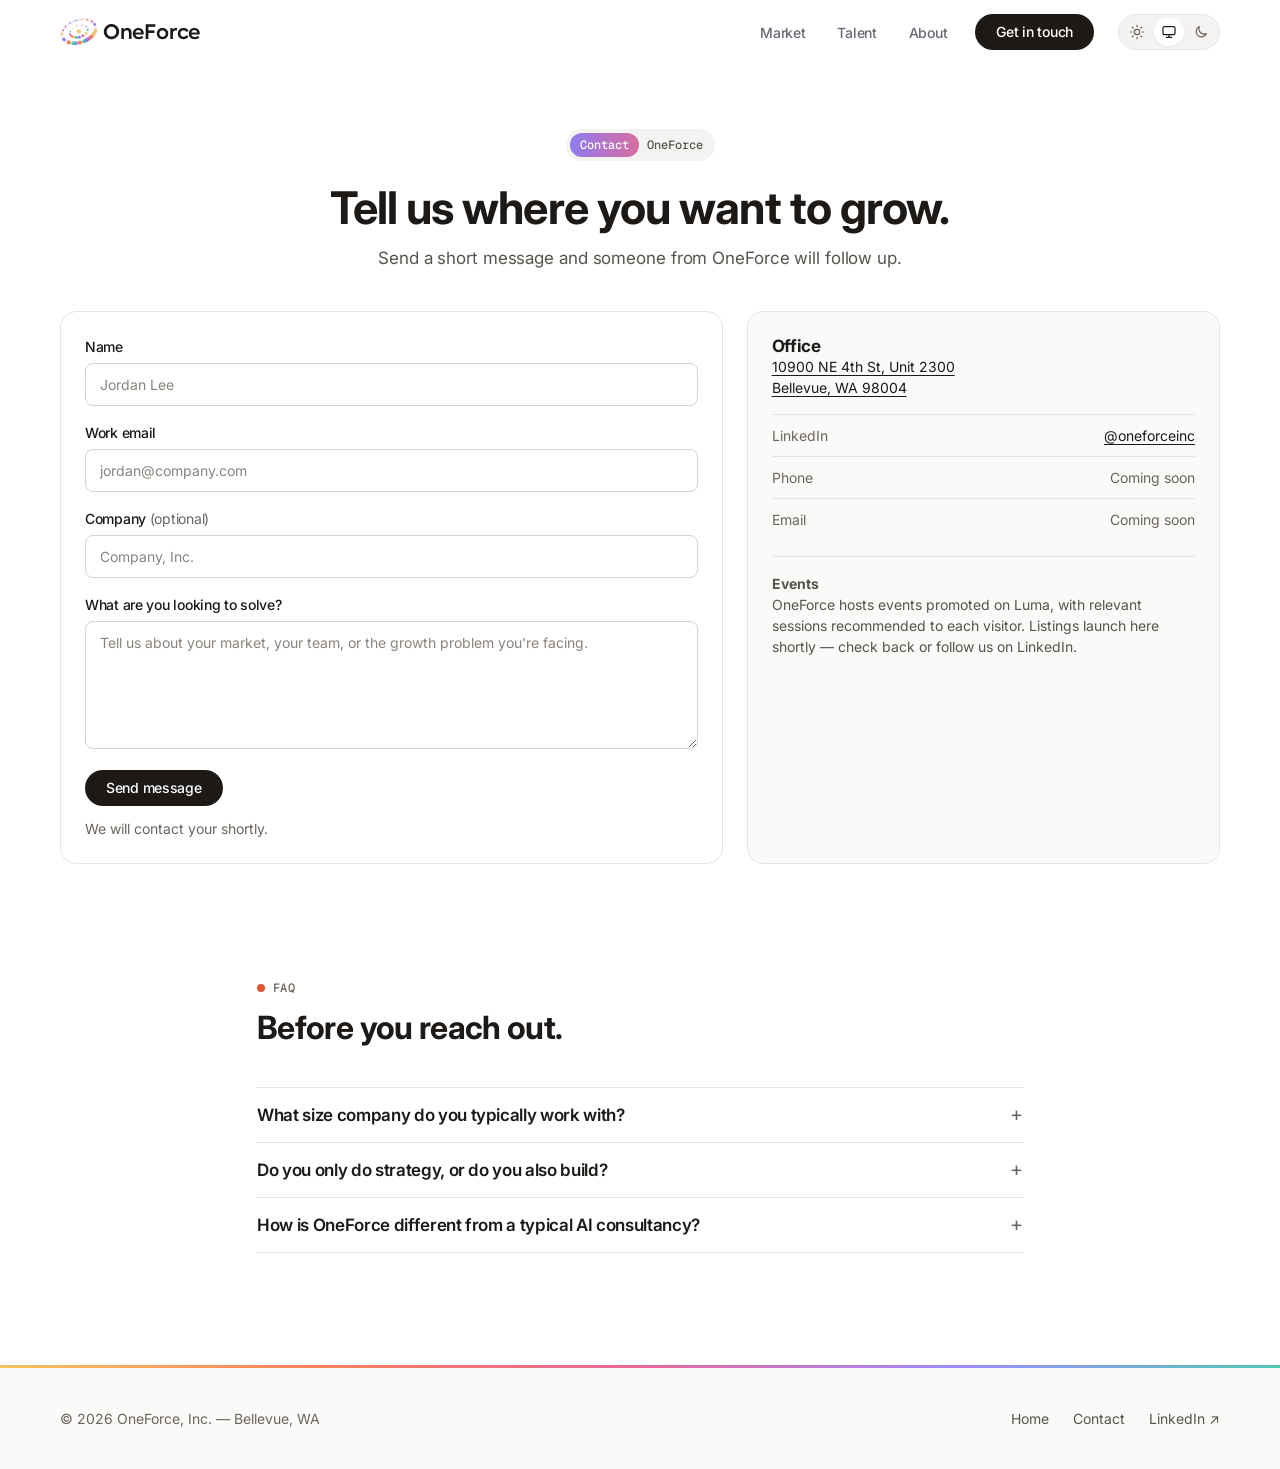
==== commit 746a6248: "Apply logo option 17 (twin rings, Axiforma wordmark) to nav, favicon and og-image Activity: ACT-0079" ====
--- a/contact.html
+++ b/contact.html
@@ -23,7 +23,7 @@
 <body>
 <a class="skip" href="#main">Skip to content</a>
 <header class="nav"><div class="wrap">
-  <a class="brand" href="index.html"><svg class="mark" aria-hidden="true" xmlns="http://www.w3.org/2000/svg" viewBox="0 0 540 540"><defs><linearGradient id="bg" x1="0" y1="0" x2="1" y2="0"><stop offset="0" stop-color="#8E7CF0"/><stop offset="1" stop-color="#D96C9E"/></linearGradient><linearGradient id="bgv" x1="0" y1="1" x2="0" y2="0"><stop offset="0" stop-color="#D96C9E"/><stop offset="1" stop-color="#8E7CF0"/></linearGradient></defs><circle cx="270" cy="270" r="190" fill="none" stroke="url(#bg)" stroke-opacity=".3" stroke-width="34"/><circle cx="270.0" cy="80.0" r="13.5" fill="#F4C45E" fill-opacity="1"/><circle cx="309.5" cy="84.2" r="12.5" fill="#F0805F" fill-opacity="1"/><circle cx="347.3" cy="96.4" r="12.1" fill="#D96C9E" fill-opacity="1"/><circle cx="381.7" cy="116.3" r="12.1" fill="#8E7CF0" fill-opacity="1"/><circle cx="411.2" cy="142.9" r="12.5" fill="#4FC7B0" fill-opacity="1"/><circle cx="434.5" cy="175.0" r="13.5" fill="#F4C45E" fill-opacity="1"/><circle cx="450.7" cy="211.3" r="14.8" fill="#F0805F" fill-opacity="1"/><circle cx="459.0" cy="250.1" r="16.5" fill="#D96C9E" fill-opacity="1"/><circle cx="459.0" cy="289.9" r="18.5" fill="#8E7CF0" fill-opacity="1"/><circle cx="450.7" cy="328.7" r="20.7" fill="#4FC7B0" fill-opacity="1"/><circle cx="434.5" cy="365.0" r="23.0" fill="#F4C45E" fill-opacity="1"/><circle cx="411.2" cy="397.1" r="25.3" fill="#F0805F" fill-opacity="1"/><circle cx="381.7" cy="423.7" r="27.5" fill="#D96C9E" fill-opacity="1"/><circle cx="347.3" cy="443.6" r="29.5" fill="#8E7CF0" fill-opacity="1"/><circle cx="309.5" cy="455.8" r="31.2" fill="#4FC7B0" fill-opacity="1"/><circle cx="270.0" cy="460.0" r="32.5" fill="#F4C45E" fill-opacity="1"/><circle cx="230.5" cy="455.8" r="33.5" fill="#F0805F" fill-opacity="1"/><circle cx="192.7" cy="443.6" r="33.9" fill="#D96C9E" fill-opacity="1"/><circle cx="158.3" cy="423.7" r="33.9" fill="#8E7CF0" fill-opacity="1"/><circle cx="128.8" cy="397.1" r="33.5" fill="#4FC7B0" fill-opacity="1"/><circle cx="105.5" cy="365.0" r="32.5" fill="#F4C45E" fill-opacity="1"/><circle cx="89.3" cy="328.7" r="31.2" fill="#F0805F" fill-opacity="1"/><circle cx="81.0" cy="289.9" r="29.5" fill="#D96C9E" fill-opacity="1"/><circle cx="81.0" cy="250.1" r="27.5" fill="#8E7CF0" fill-opacity="1"/><circle cx="89.3" cy="211.3" r="25.3" fill="#4FC7B0" fill-opacity="1"/><circle cx="105.5" cy="175.0" r="23.0" fill="#F4C45E" fill-opacity="1"/><circle cx="128.8" cy="142.9" r="20.7" fill="#F0805F" fill-opacity="1"/><circle cx="158.3" cy="116.3" r="18.5" fill="#D96C9E" fill-opacity="1"/><circle cx="192.7" cy="96.4" r="16.5" fill="#8E7CF0" fill-opacity="1"/><circle cx="230.5" cy="84.2" r="14.8" fill="#4FC7B0" fill-opacity="1"/><circle cx="425.6" cy="161.0" r="46.0" fill="#F4C45E" fill-opacity="1"/></svg>OneForce</a>
+  <a class="brand" href="index.html"><svg class="mark" aria-hidden="true" xmlns="http://www.w3.org/2000/svg" viewBox="48 121 446 330"><defs><linearGradient id="bg" x1="0" y1="0" x2="1" y2="0"><stop offset="0" stop-color="#8E7CF0"/><stop offset="1" stop-color="#D96C9E"/></linearGradient></defs><ellipse cx="270" cy="278" rx="205" ry="132" transform="rotate(-18.0 270 278)" fill="none" stroke="url(#bg)" stroke-opacity="0.2" stroke-width="26"/><circle cx="309.4" cy="205.7" r="7.4" fill="#D96C9E" fill-opacity="1"/><circle cx="246.7" cy="214.1" r="7.0" fill="#F0805F" fill-opacity="1"/><circle cx="358.9" cy="224.1" r="9.6" fill="#8E7CF0" fill-opacity="1"/><circle cx="196.0" cy="242.3" r="7.4" fill="#F4C45E" fill-opacity="1"/><circle cx="374.7" cy="261.8" r="13.0" fill="#4FC7B0" fill-opacity="1"/><circle cx="169.8" cy="276.3" r="8.9" fill="#4FC7B0" fill-opacity="1"/><circle cx="355.9" cy="301.9" r="16.1" fill="#F4C45E" fill-opacity="1"/><circle cx="165.8" cy="305.4" r="10.9" fill="#8E7CF0" fill-opacity="1"/><circle cx="175.5" cy="326.2" r="12.9" fill="#D96C9E" fill-opacity="1"/><circle cx="317.7" cy="331.4" r="17.7" fill="#D96C9E" fill-opacity="1"/><circle cx="192.4" cy="339.7" r="14.6" fill="#F0805F" fill-opacity="1"/><circle cx="276.6" cy="346.7" r="17.9" fill="#8E7CF0" fill-opacity="1"/><circle cx="214.1" cy="347.8" r="16.1" fill="#F4C45E" fill-opacity="1"/><circle cx="241.6" cy="350.8" r="17.2" fill="#4FC7B0" fill-opacity="1"/><circle cx="70.9" cy="309.6" r="15.0" fill="#F4C45E" fill-opacity="1"/><circle cx="82.5" cy="266.3" r="12.3" fill="#F0805F" fill-opacity="1"/><circle cx="166.6" cy="180.8" r="9.2" fill="#8E7CF0" fill-opacity="1"/><circle cx="304.7" cy="137.9" r="9.3" fill="#F4C45E" fill-opacity="1"/><circle cx="371.3" cy="142.6" r="10.5" fill="#F0805F" fill-opacity="1"/><circle cx="456.6" cy="196.5" r="15.9" fill="#8E7CF0" fill-opacity="1"/><circle cx="463.6" cy="274.7" r="22.6" fill="#F4C45E" fill-opacity="1"/><circle cx="419.6" cy="340.4" r="24" fill="#F0805F" fill-opacity="1"/><circle cx="390.7" cy="364.1" r="24" fill="#D96C9E" fill-opacity="1"/><circle cx="333.9" cy="395.0" r="24" fill="#4FC7B0" fill-opacity="1"/><circle cx="283.3" cy="411.1" r="24" fill="#F0805F" fill-opacity="1"/><circle cx="234.5" cy="418.1" r="24" fill="#8E7CF0" fill-opacity="1"/><circle cx="208.5" cy="418.4" r="24" fill="#4FC7B0" fill-opacity="1"/><circle cx="151.3" cy="408.7" r="24" fill="#F0805F" fill-opacity="1"/><circle cx="95.8" cy="375.6" r="20.9" fill="#8E7CF0" fill-opacity="1"/><circle cx="270.0" cy="278.0" r="24.0" fill="#F4C45E" fill-opacity="1"/><circle cx="232.9" cy="151.3" r="9.0" fill="#4FC7B0" fill-opacity="1"/><circle cx="423.8" cy="163.6" r="12.8" fill="#D96C9E" fill-opacity="1"/><circle cx="114.7" cy="221.3" r="10.2" fill="#D96C9E" fill-opacity="1"/><circle cx="445.4" cy="310.4" r="24.0" fill="#F4C45E" fill-opacity="1"/><circle cx="361.6" cy="381.9" r="24.0" fill="#8E7CF0" fill-opacity="1"/></svg><span>OneForce</span></a>
   <a href="index.html#intelligence" class="l">Market</a>
   <a href="index.html#talent" class="l">Talent</a>
   <a href="index.html#about" class="l">About</a>
--- a/styles.css
+++ b/styles.css
@@ -324,3 +324,6 @@
 @media (prefers-color-scheme:dark){:root:not([data-theme=light]) .mi-frame{background:#18324B}:root:not([data-theme=light]) .mi-frame .mi-light{display:none}:root:not([data-theme=light]) .mi-frame .mi-dark{display:block}}
 
 .frame picture{display:block}.frame img{display:block;max-width:100%}
+@font-face{font-family:"Axiforma";src:url(assets/axiforma-semibold.woff2) format("woff2");font-weight:600;font-style:normal;font-display:swap}
+.brand{font-family:Axiforma,Inter,-apple-system,sans-serif;font-weight:600;font-size:20px;letter-spacing:-.2px;gap:5px}
+.brand .mark{height:28px;width:auto;flex:none;display:block}
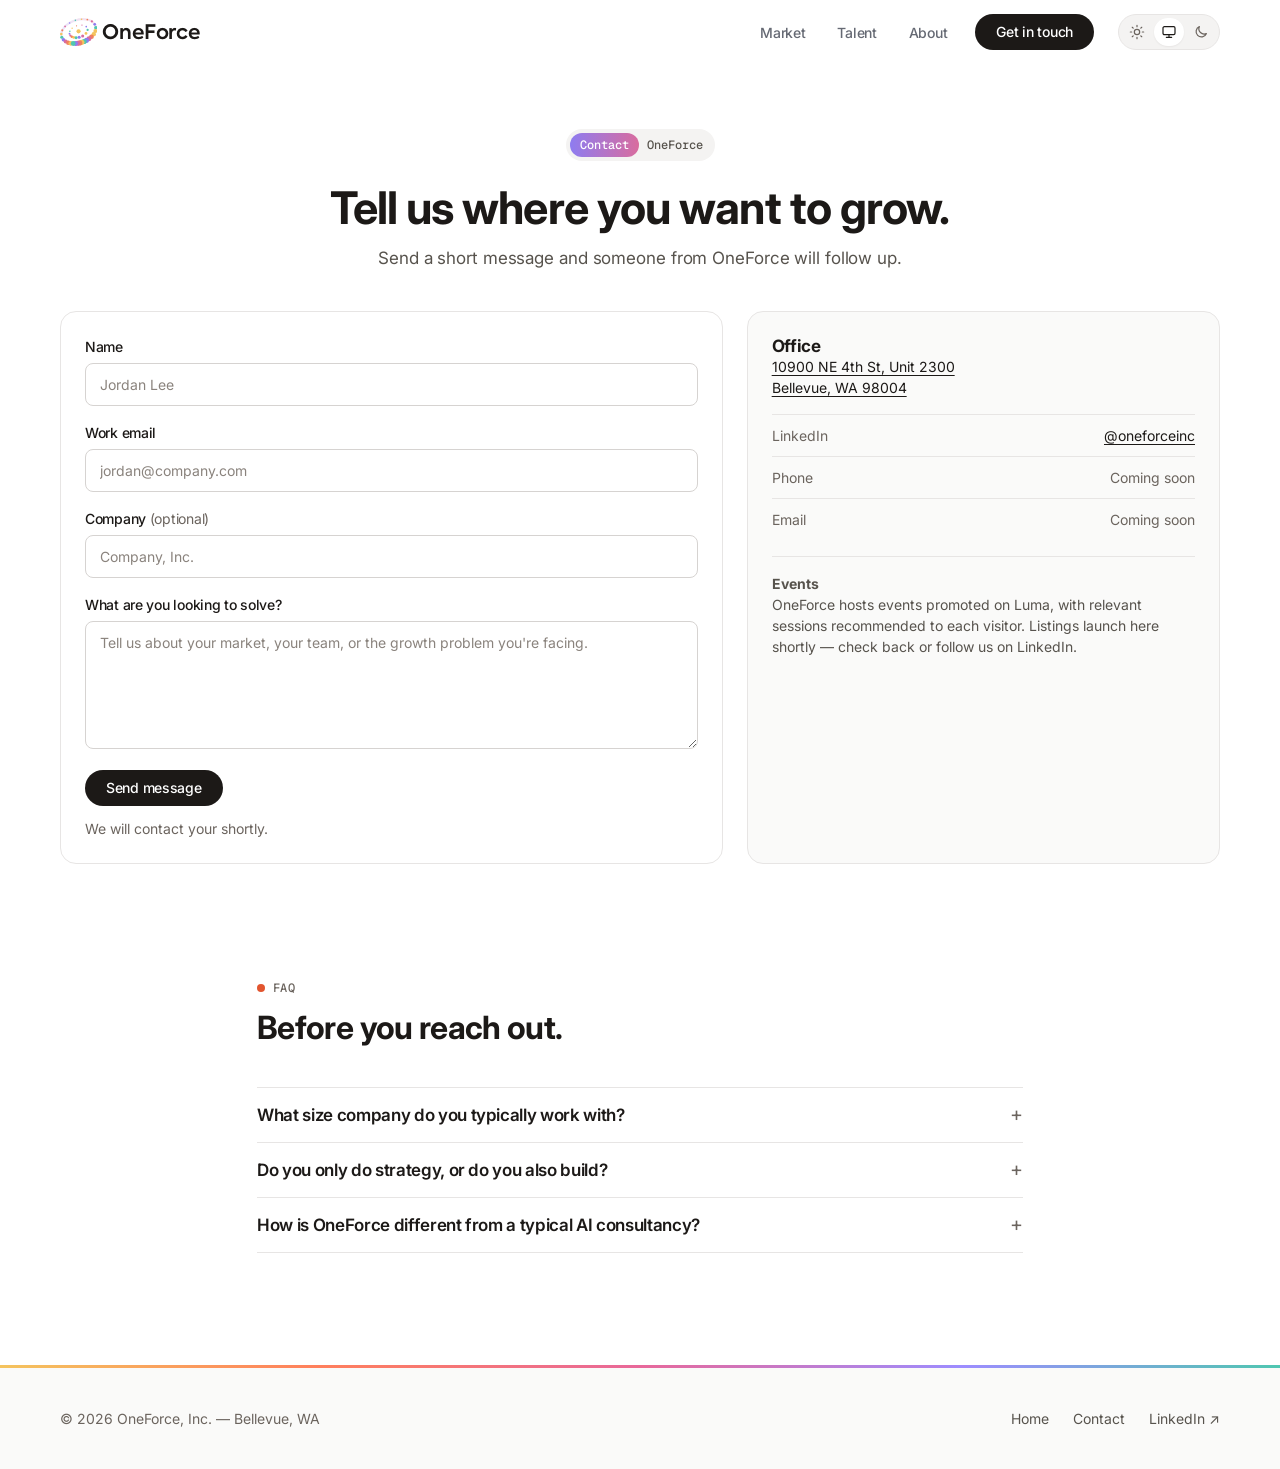
==== commit 166dd985: "Apply logo option 18 (twin rings, no outer dots, 5 px gap) to nav, favicon and og-image Activity: AC" ====
--- a/contact.html
+++ b/contact.html
@@ -23,7 +23,7 @@
 <body>
 <a class="skip" href="#main">Skip to content</a>
 <header class="nav"><div class="wrap">
-  <a class="brand" href="index.html"><svg class="mark" aria-hidden="true" xmlns="http://www.w3.org/2000/svg" viewBox="48 121 446 330"><defs><linearGradient id="bg" x1="0" y1="0" x2="1" y2="0"><stop offset="0" stop-color="#8E7CF0"/><stop offset="1" stop-color="#D96C9E"/></linearGradient></defs><ellipse cx="270" cy="278" rx="205" ry="132" transform="rotate(-18.0 270 278)" fill="none" stroke="url(#bg)" stroke-opacity="0.2" stroke-width="26"/><circle cx="309.4" cy="205.7" r="7.4" fill="#D96C9E" fill-opacity="1"/><circle cx="246.7" cy="214.1" r="7.0" fill="#F0805F" fill-opacity="1"/><circle cx="358.9" cy="224.1" r="9.6" fill="#8E7CF0" fill-opacity="1"/><circle cx="196.0" cy="242.3" r="7.4" fill="#F4C45E" fill-opacity="1"/><circle cx="374.7" cy="261.8" r="13.0" fill="#4FC7B0" fill-opacity="1"/><circle cx="169.8" cy="276.3" r="8.9" fill="#4FC7B0" fill-opacity="1"/><circle cx="355.9" cy="301.9" r="16.1" fill="#F4C45E" fill-opacity="1"/><circle cx="165.8" cy="305.4" r="10.9" fill="#8E7CF0" fill-opacity="1"/><circle cx="175.5" cy="326.2" r="12.9" fill="#D96C9E" fill-opacity="1"/><circle cx="317.7" cy="331.4" r="17.7" fill="#D96C9E" fill-opacity="1"/><circle cx="192.4" cy="339.7" r="14.6" fill="#F0805F" fill-opacity="1"/><circle cx="276.6" cy="346.7" r="17.9" fill="#8E7CF0" fill-opacity="1"/><circle cx="214.1" cy="347.8" r="16.1" fill="#F4C45E" fill-opacity="1"/><circle cx="241.6" cy="350.8" r="17.2" fill="#4FC7B0" fill-opacity="1"/><circle cx="70.9" cy="309.6" r="15.0" fill="#F4C45E" fill-opacity="1"/><circle cx="82.5" cy="266.3" r="12.3" fill="#F0805F" fill-opacity="1"/><circle cx="166.6" cy="180.8" r="9.2" fill="#8E7CF0" fill-opacity="1"/><circle cx="304.7" cy="137.9" r="9.3" fill="#F4C45E" fill-opacity="1"/><circle cx="371.3" cy="142.6" r="10.5" fill="#F0805F" fill-opacity="1"/><circle cx="456.6" cy="196.5" r="15.9" fill="#8E7CF0" fill-opacity="1"/><circle cx="463.6" cy="274.7" r="22.6" fill="#F4C45E" fill-opacity="1"/><circle cx="419.6" cy="340.4" r="24" fill="#F0805F" fill-opacity="1"/><circle cx="390.7" cy="364.1" r="24" fill="#D96C9E" fill-opacity="1"/><circle cx="333.9" cy="395.0" r="24" fill="#4FC7B0" fill-opacity="1"/><circle cx="283.3" cy="411.1" r="24" fill="#F0805F" fill-opacity="1"/><circle cx="234.5" cy="418.1" r="24" fill="#8E7CF0" fill-opacity="1"/><circle cx="208.5" cy="418.4" r="24" fill="#4FC7B0" fill-opacity="1"/><circle cx="151.3" cy="408.7" r="24" fill="#F0805F" fill-opacity="1"/><circle cx="95.8" cy="375.6" r="20.9" fill="#8E7CF0" fill-opacity="1"/><circle cx="270.0" cy="278.0" r="24.0" fill="#F4C45E" fill-opacity="1"/><circle cx="232.9" cy="151.3" r="9.0" fill="#4FC7B0" fill-opacity="1"/><circle cx="423.8" cy="163.6" r="12.8" fill="#D96C9E" fill-opacity="1"/><circle cx="114.7" cy="221.3" r="10.2" fill="#D96C9E" fill-opacity="1"/><circle cx="445.4" cy="310.4" r="24.0" fill="#F4C45E" fill-opacity="1"/><circle cx="361.6" cy="381.9" r="24.0" fill="#8E7CF0" fill-opacity="1"/></svg><span>OneForce</span></a>
+  <a class="brand" href="index.html"><svg class="mark" aria-hidden="true" xmlns="http://www.w3.org/2000/svg" viewBox="56 124 432 323"><defs><linearGradient id="bg" x1="0" y1="0" x2="1" y2="0"><stop offset="0" stop-color="#8E7CF0"/><stop offset="1" stop-color="#D96C9E"/></linearGradient></defs><ellipse cx="270" cy="278" rx="205" ry="132" transform="rotate(-18.0 270 278)" fill="none" stroke="url(#bg)" stroke-opacity="0.2" stroke-width="26"/><circle cx="304.7" cy="137.9" r="9.3" fill="#F4C45E" fill-opacity="1"/><circle cx="371.3" cy="142.6" r="10.5" fill="#F0805F" fill-opacity="1"/><circle cx="232.9" cy="151.3" r="9.0" fill="#4FC7B0" fill-opacity="1"/><circle cx="423.8" cy="163.6" r="12.8" fill="#D96C9E" fill-opacity="1"/><circle cx="166.6" cy="180.8" r="9.2" fill="#8E7CF0" fill-opacity="1"/><circle cx="456.6" cy="196.5" r="15.9" fill="#8E7CF0" fill-opacity="1"/><circle cx="114.7" cy="221.3" r="10.2" fill="#D96C9E" fill-opacity="1"/><circle cx="469.0" cy="235.4" r="19.3" fill="#4FC7B0" fill-opacity="1"/><circle cx="82.5" cy="266.3" r="12.3" fill="#F0805F" fill-opacity="1"/><circle cx="463.6" cy="274.7" r="22.6" fill="#F4C45E" fill-opacity="1"/><circle cx="70.9" cy="309.6" r="15.0" fill="#F4C45E" fill-opacity="1"/><circle cx="445.4" cy="310.4" r="25.3" fill="#F4C45E" fill-opacity="1"/><circle cx="419.6" cy="340.4" r="27.3" fill="#F0805F" fill-opacity="1"/><circle cx="77.0" cy="346.8" r="18.0" fill="#4FC7B0" fill-opacity="1"/><circle cx="390.7" cy="364.1" r="28.7" fill="#D96C9E" fill-opacity="1"/><circle cx="95.8" cy="375.6" r="20.9" fill="#8E7CF0" fill-opacity="1"/><circle cx="361.6" cy="381.9" r="29.5" fill="#8E7CF0" fill-opacity="1"/><circle cx="333.9" cy="395.0" r="29.9" fill="#4FC7B0" fill-opacity="1"/><circle cx="122.0" cy="395.9" r="23.5" fill="#D96C9E" fill-opacity="1"/><circle cx="307.9" cy="404.5" r="30.0" fill="#F4C45E" fill-opacity="1"/><circle cx="151.3" cy="408.7" r="25.5" fill="#F0805F" fill-opacity="1"/><circle cx="283.3" cy="411.1" r="29.9" fill="#F0805F" fill-opacity="1"/><circle cx="259.2" cy="415.6" r="29.5" fill="#D96C9E" fill-opacity="1"/><circle cx="180.6" cy="415.7" r="27.1" fill="#F4C45E" fill-opacity="1"/><circle cx="234.5" cy="418.1" r="29.0" fill="#8E7CF0" fill-opacity="1"/><circle cx="208.5" cy="418.4" r="28.2" fill="#4FC7B0" fill-opacity="1"/><circle cx="309.4" cy="205.7" r="7.4" fill="#D96C9E" fill-opacity="1"/><circle cx="246.7" cy="214.1" r="7.0" fill="#F0805F" fill-opacity="1"/><circle cx="358.9" cy="224.1" r="9.6" fill="#8E7CF0" fill-opacity="1"/><circle cx="196.0" cy="242.3" r="7.4" fill="#F4C45E" fill-opacity="1"/><circle cx="374.7" cy="261.8" r="13.0" fill="#4FC7B0" fill-opacity="1"/><circle cx="169.8" cy="276.3" r="8.9" fill="#4FC7B0" fill-opacity="1"/><circle cx="355.9" cy="301.9" r="16.1" fill="#F4C45E" fill-opacity="1"/><circle cx="165.8" cy="305.4" r="10.9" fill="#8E7CF0" fill-opacity="1"/><circle cx="175.5" cy="326.2" r="12.9" fill="#D96C9E" fill-opacity="1"/><circle cx="317.7" cy="331.4" r="17.7" fill="#D96C9E" fill-opacity="1"/><circle cx="192.4" cy="339.7" r="14.6" fill="#F0805F" fill-opacity="1"/><circle cx="276.6" cy="346.7" r="17.9" fill="#8E7CF0" fill-opacity="1"/><circle cx="214.1" cy="347.8" r="16.1" fill="#F4C45E" fill-opacity="1"/><circle cx="241.6" cy="350.8" r="17.2" fill="#4FC7B0" fill-opacity="1"/><circle cx="270.0" cy="278.0" r="24.0" fill="#F4C45E" fill-opacity="1"/></svg><span>OneForce</span></a>
   <a href="index.html#intelligence" class="l">Market</a>
   <a href="index.html#talent" class="l">Talent</a>
   <a href="index.html#about" class="l">About</a>
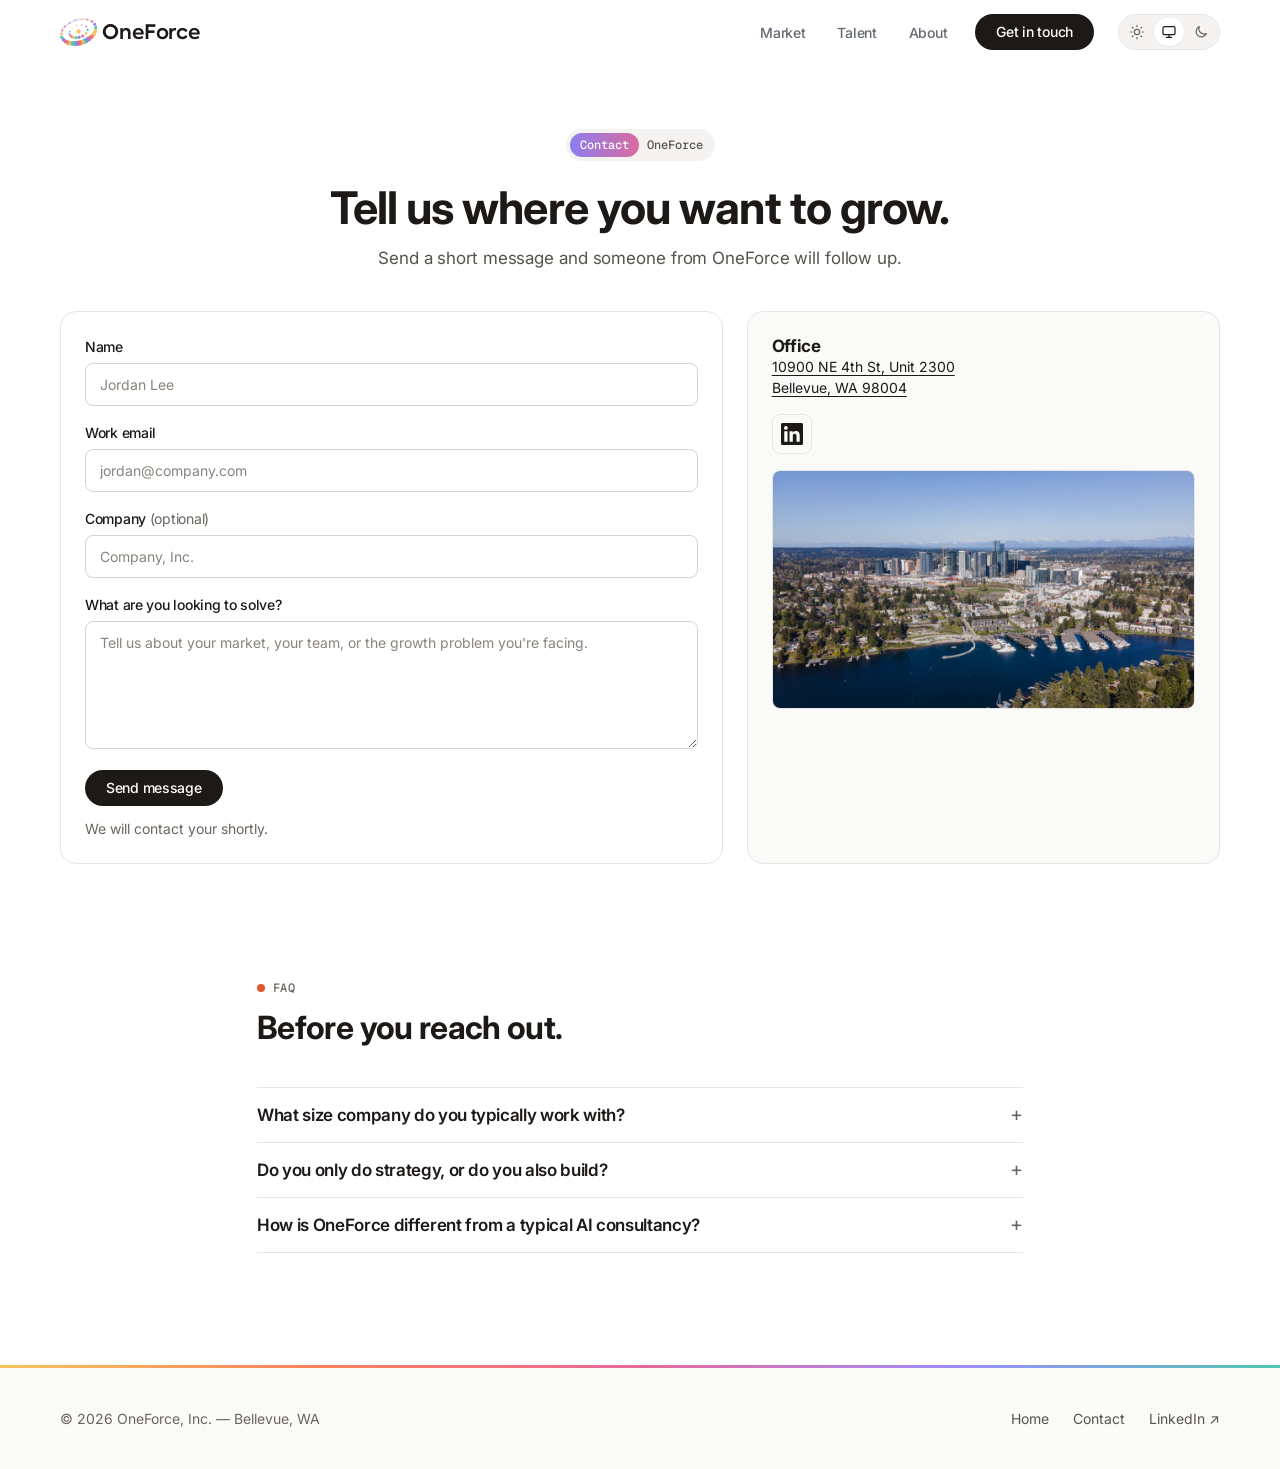
==== commit d8cd005b: "contact: drop LinkedIn/Phone/Email/Events rows, add LinkedIn icon under address and Bellevue image A" ====
--- a/contact.html
+++ b/contact.html
@@ -5,11 +5,19 @@
 <meta name="viewport" content="width=device-width, initial-scale=1" />
 <title>Contact — OneForce</title>
 <link rel="icon" type="image/svg+xml" href="favicon.svg" />
+<link rel="icon" type="image/png" sizes="32x32" href="favicon-32.png" />
+<link rel="icon" href="favicon.ico" sizes="48x48" />
+<link rel="apple-touch-icon" href="apple-touch-icon.png" />
 <meta name="description" content="OneForce deploys agentic AI to map your market's hidden opportunity, and the talent to capture it." />
 <meta property="og:type" content="website" />
 <meta property="og:title" content="Contact — OneForce" />
 <meta property="og:description" content="OneForce deploys agentic AI to map your market's hidden opportunity, and the talent to capture it." />
-<meta property="og:image" content="og-image.png" />
+<meta property="og:image" content="https://www.oneforce.com/og-image-v2.png" />
+<meta property="og:image:width" content="1200" />
+<meta property="og:image:height" content="630" />
+<meta property="og:image:alt" content="OneForce — See the fortune inside your market" />
+<meta property="og:url" content="https://www.oneforce.com/contact.html" />
+<meta name="twitter:image" content="https://www.oneforce.com/og-image-v2.png" />
 <meta name="twitter:card" content="summary_large_image" />
 <link rel="preconnect" href="https://fonts.googleapis.com" />
 <link rel="preconnect" href="https://fonts.gstatic.com" crossorigin />
@@ -85,10 +93,8 @@
     <aside class="panel soft info">
       <h2 style="font-size:17px;line-height:20px;letter-spacing:-.34px">Office</h2>
       <p style="margin-bottom:16px"><a href="https://www.google.com/maps/search/?api=1&amp;query=10900+NE+4th+St+Bellevue+WA+98004" target="_blank" rel="noopener">10900 NE 4th St, Unit 2300<br />Bellevue, WA 98004</a></p>
-      <div class="row"><span class="k">LinkedIn</span><a href="https://www.linkedin.com/company/oneforceinc/" target="_blank" rel="noopener">@oneforceinc</a></div>
-      <div class="row"><span class="k">Phone</span><span class="k">Coming soon</span></div>
-      <div class="row"><span class="k">Email</span><span class="k">Coming soon</span></div>
-      <div class="note"><strong>Events</strong><br />OneForce hosts events promoted on Luma, with relevant sessions recommended to each visitor. Listings launch here shortly — check back or follow us on LinkedIn.</div>
+      <a class="li-link" href="https://www.linkedin.com/company/oneforceinc/" target="_blank" rel="noopener" aria-label="OneForce on LinkedIn"><svg viewBox="0 0 24 24" width="22" height="22" fill="currentColor" aria-hidden="true"><path d="M20.45 20.45h-3.56v-5.57c0-1.33-.03-3.04-1.85-3.04-1.86 0-2.14 1.45-2.14 2.94v5.67H9.34V9h3.41v1.56h.05c.48-.9 1.64-1.85 3.37-1.85 3.6 0 4.27 2.37 4.27 5.45v6.29zM5.34 7.43a2.06 2.06 0 1 1 0-4.12 2.06 2.06 0 0 1 0 4.12zM7.12 20.45H3.56V9h3.56v11.45zM22.22 0H1.77C.79 0 0 .77 0 1.73v20.54C0 23.23.79 24 1.77 24h20.45c.98 0 1.78-.77 1.78-1.73V1.73C24 .77 23.2 0 22.22 0z"/></svg></a>
+      <img class="city" src="assets/bellevue.jpg" width="1000" height="563" alt="Aerial view of downtown Bellevue and Meydenbauer Bay" loading="lazy" />
     </aside>
   </div>
 </section>
--- a/styles.css
+++ b/styles.css
@@ -327,3 +327,7 @@
 @font-face{font-family:"Axiforma";src:url(assets/axiforma-semibold.woff2) format("woff2");font-weight:600;font-style:normal;font-display:swap}
 .brand{font-family:Axiforma,Inter,-apple-system,sans-serif;font-weight:600;font-size:20px;letter-spacing:-.2px;gap:5px}
 .brand .mark{height:28px;width:auto;flex:none;display:block}
+
+.info .li-link{display:inline-flex;align-items:center;justify-content:center;width:40px;height:40px;border:1px solid var(--line);border-radius:var(--r-small);color:var(--ink);text-decoration:none;margin-bottom:var(--s16)}
+.info .li-link:hover{border-color:var(--card-hover)}
+.info .city{display:block;width:100%;height:auto;border-radius:var(--r-small);border:1px solid var(--line)}
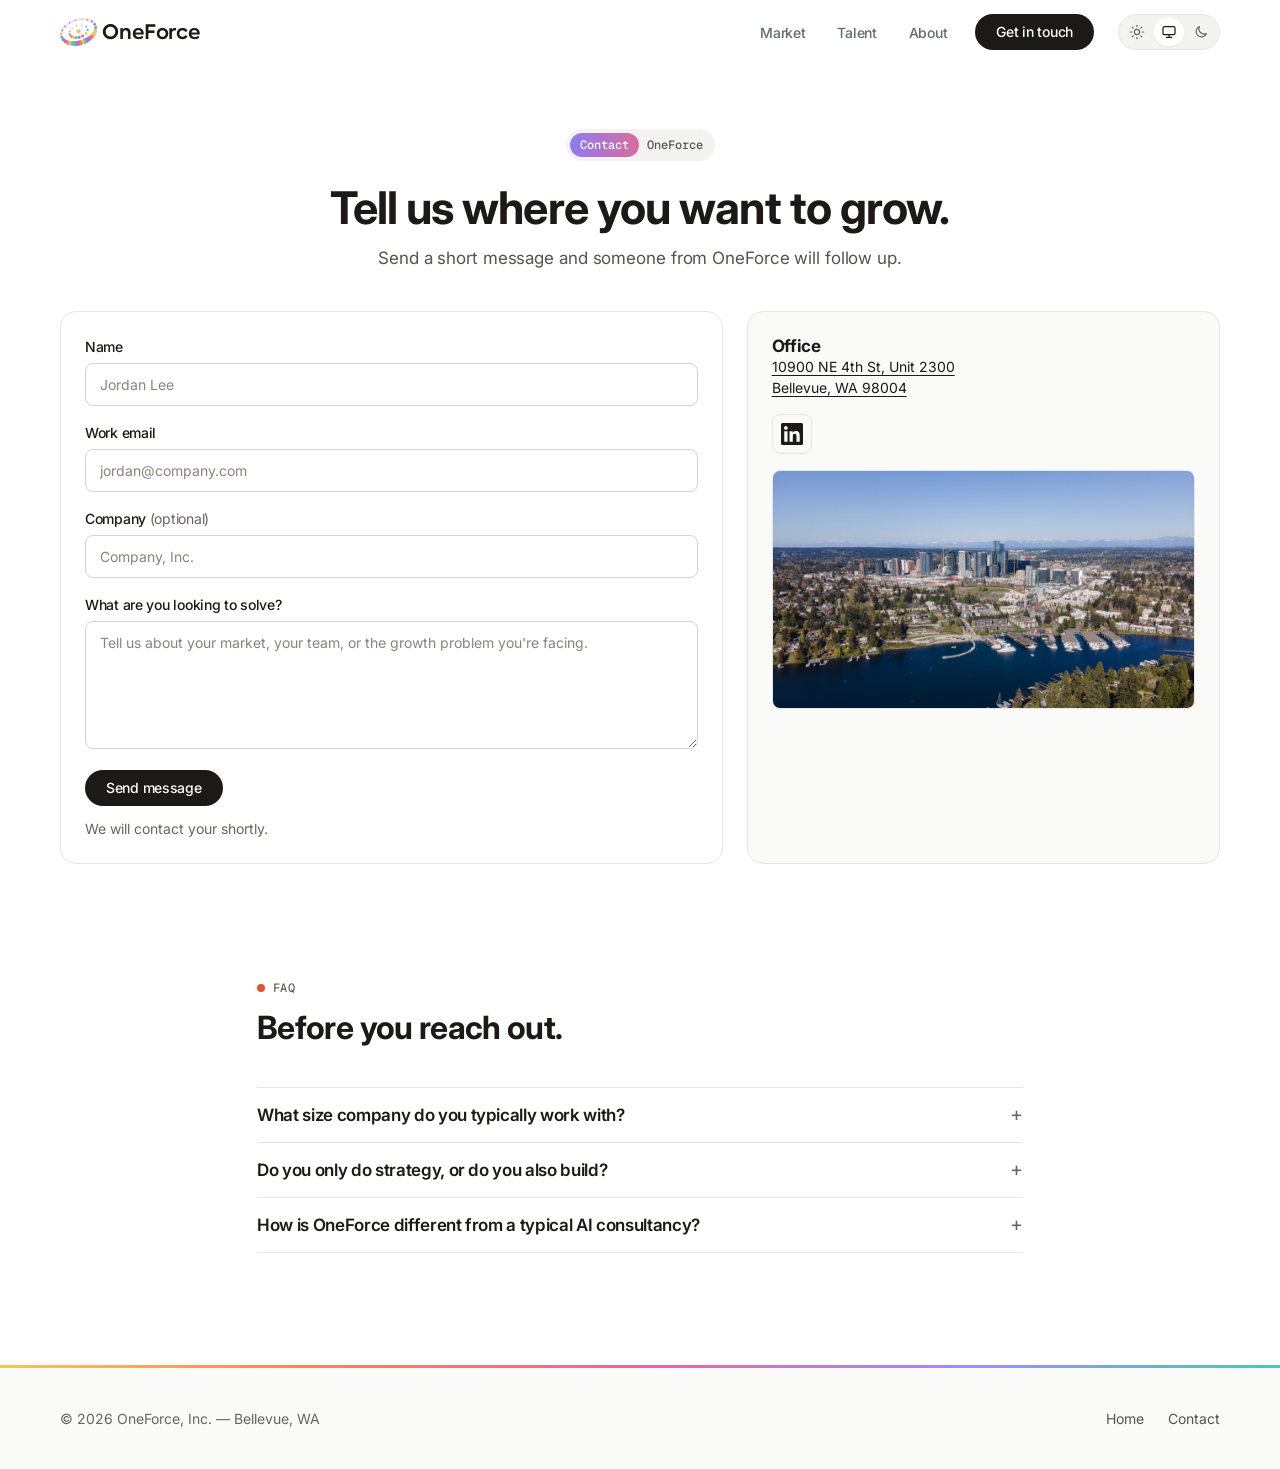
==== commit 785e7f10: "Remove LinkedIn link from the footer" ====
--- a/contact.html
+++ b/contact.html
@@ -104,9 +104,9 @@
   <h2 style="margin-top:12px">Before you reach out.</h2>
   <div class="faq">
     <details><summary>What size company do you typically work with?</summary>
-      <p>Most engagements are with mid-market and enterprise companies in roughly the $100M–$1B revenue range — often technology services businesses, though we work across industries with companies that are technology-literate and ready to adopt agentic AI.</p></details>
+      <p>We work with small- and medium-sized businesses, fast-growing startups, and enterprises across industries - companies that are ready to unleash the full power of agentic AI.</p></details>
     <details><summary>Do you only do strategy, or do you also build?</summary>
-      <p>Both. We prioritize an AI-adoption roadmap by impact and ROI, then can drive the transformation ourselves and build custom solutions where warranted.</p></details>
+      <p>Both. We prioritize an AI-adoption roadmap by impact and ROI, then steer the AI transformation and build custom solutions as software-as-a-service.</p></details>
     <details><summary>How is OneForce different from a typical AI consultancy?</summary>
       <p>We combine transformation-level business dialogue with deep technical roots — the team has enterprise IT-deployment and product-engineering backgrounds from companies like Apple, Microsoft, HP, Intel, and Amazon, plus serial-entrepreneurship experience scaling startups past $100M in revenue.</p></details>
   </div>
@@ -115,7 +115,7 @@
 </main>
 <footer class="foot"><div class="wrap">
   <span>© 2026 OneForce, Inc. — Bellevue, WA</span>
-  <nav aria-label="Footer"><a href="index.html">Home</a><a href="contact.html">Contact</a><a href="https://www.linkedin.com/company/oneforceinc/" target="_blank" rel="noopener">LinkedIn ↗</a></nav>
+  <nav aria-label="Footer"><a href="index.html">Home</a><a href="contact.html">Contact</a></nav>
 </div></footer>
 <script>
 (function(){
